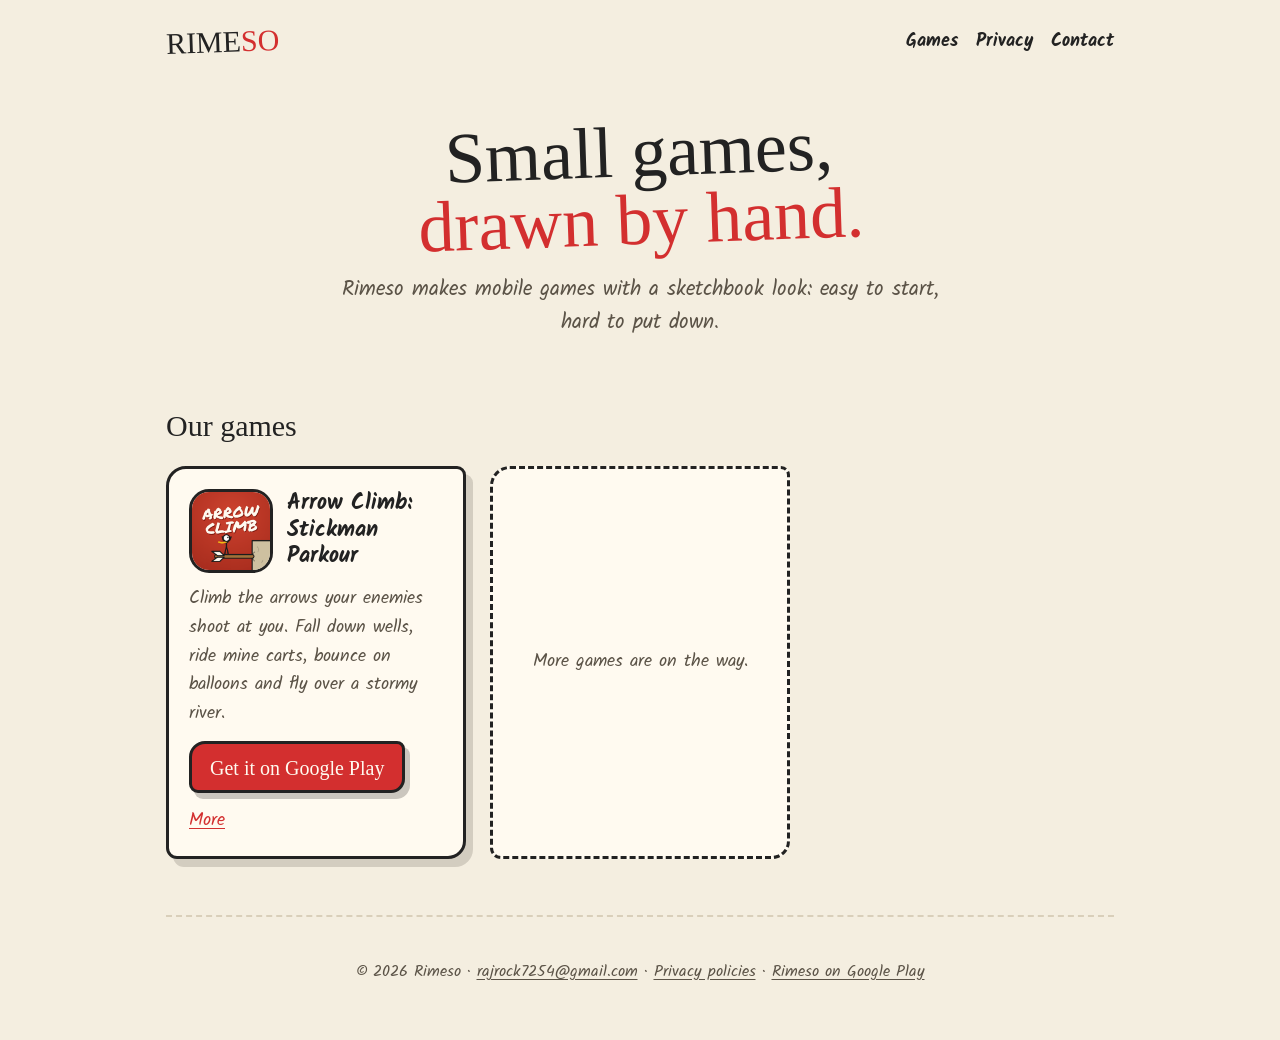
==== index.html @ ab2910a5 "Rimeso website: games, Arrow Climb page and privacy policy, app-ads.txt Co-Authored-By: Claude Opus " ====
<!doctype html>
<html lang="en">
<head>
<meta charset="utf-8">
<meta name="viewport" content="width=device-width, initial-scale=1">
<title>Rimeso · Games</title>
<meta name="description" content="Rimeso makes small, hand-drawn mobile games. Arrow Climb: Stickman Parkour is out now on Google Play.">
<link rel="icon" href="/favicon.svg" type="image/svg+xml">
<link rel="preconnect" href="https://fonts.googleapis.com">
<link rel="preconnect" href="https://fonts.gstatic.com" crossorigin>
<link href="https://fonts.googleapis.com/css2?family=Kalam:wght@400;700&family=Permanent+Marker&display=swap" rel="stylesheet">
<link rel="stylesheet" href="/style.css">
</head>
<body>
<div class="wrap">
  <header class="top">
    <a class="brand" href="/">RIME<b>SO</b></a>
    <nav><a href="#games">Games</a><a href="/privacy/">Privacy</a><a href="#contact">Contact</a></nav>
  </header>

  <section class="hero">
    <h1>Small games,<span>drawn by hand.</span></h1>
    <p>Rimeso makes mobile games with a sketchbook look: easy to start, hard to put down.</p>
  </section>

  <h2 class="sec" id="games">Our games</h2>
  <div class="games">
    <!-- one card per game; copy this block for a new game -->
    <article class="card game">
      <div class="head">
        <img src="/arrow-climb/img/icon-256.png" alt="Arrow Climb icon" width="84" height="84">
        <h3>Arrow Climb: Stickman Parkour</h3>
      </div>
      <p>Climb the arrows your enemies shoot at you. Fall down wells, ride mine carts, bounce on balloons and fly over a stormy river.</p>
      <div class="links">
        <a class="btn" href="https://play.google.com/store/apps/details?id=com.arrowclimb.game">Get it on Google Play</a>
        <a href="/arrow-climb/">More</a>
      </div>
    </article>
    <div class="card soon"><p>More games are on the way.</p></div>
  </div>

  <footer id="contact">
    <p>© 2026 Rimeso · <a href="mailto:rajrock7254@gmail.com">rajrock7254@gmail.com</a> · <a href="/privacy/">Privacy policies</a> · <a href="https://play.google.com/store/apps/dev?id=8622689331197186605">Rimeso on Google Play</a></p>
  </footer>
</div>
</body>
</html>
---- style.css ----
/* Rimeso — the studio website. Sketchbook look, like the games: paper, ink outlines, a red accent. */
:root{--paper:#f4eee0;--card:#fffaf0;--ink:#222;--soft:#5b5347;--red:#d32f2f;--line:#d9cfba;}
*{box-sizing:border-box;}
html{-webkit-text-size-adjust:100%;}
body{margin:0;background:var(--paper);color:var(--ink);font:18px/1.6 "Kalam","Segoe UI",system-ui,-apple-system,sans-serif;}
a{color:var(--red);text-underline-offset:3px;}
img{max-width:100%;height:auto;display:block;}
.wrap{max-width:980px;margin:0 auto;padding:0 16px;}
.marker{font-family:"Permanent Marker","Comic Sans MS",cursive;font-weight:400;}
/* top bar */
.top{display:flex;align-items:center;gap:16px;padding:18px 0;flex-wrap:wrap;}
.brand{font-family:"Permanent Marker","Comic Sans MS",cursive;font-size:30px;color:var(--ink);text-decoration:none;transform:rotate(-2deg);}
.brand b{color:var(--red);font-weight:400;}
.top nav{margin-left:auto;display:flex;gap:18px;font-weight:700;}
.top nav a{color:var(--ink);text-decoration:none;}
.top nav a:hover{color:var(--red);}
/* hero */
.hero{padding:34px 0 18px;text-align:center;}
.hero h1{font-family:"Permanent Marker","Comic Sans MS",cursive;font-weight:400;font-size:clamp(40px,8vw,72px);line-height:.95;margin:0;transform:rotate(-2deg);}
.hero h1 span{display:block;color:var(--red);}
.hero p{color:var(--soft);font-size:21px;margin:18px auto 0;max-width:620px;}
/* cards */
.card{background:var(--card);border:3px solid var(--ink);border-radius:20px 9px 18px 11px;box-shadow:7px 8px 0 rgba(20,16,10,.15);}
h2.sec{font-family:"Permanent Marker","Comic Sans MS",cursive;font-weight:400;font-size:30px;margin:44px 0 16px;}
.games{display:grid;grid-template-columns:repeat(auto-fill,minmax(280px,1fr));gap:24px;}
.game{padding:20px;display:flex;flex-direction:column;gap:12px;}
.game .head{display:flex;gap:14px;align-items:center;}
.game .head img{width:84px;height:84px;border:3px solid var(--ink);border-radius:24%;}
.game h3{margin:0;font-size:22px;line-height:1.2;}
.game p{margin:0;color:var(--soft);}
.game .links{display:flex;gap:14px;align-items:center;flex-wrap:wrap;margin-top:auto;}
.soon{padding:20px;display:flex;align-items:center;justify-content:center;text-align:center;color:var(--soft);border-style:dashed;box-shadow:none;min-height:180px;}
/* buttons */
.btn{display:inline-block;font-family:"Permanent Marker","Comic Sans MS",cursive;color:#fffaf0;background:var(--red);border:3px solid var(--ink);border-radius:16px 8px 14px 9px;box-shadow:5px 6px 0 rgba(20,16,10,.22);padding:8px 18px 6px;text-decoration:none;font-size:20px;}
.btn:hover{transform:translate(-1px,-1px);}
/* game page */
.gamehero{display:grid;grid-template-columns:1fr 1fr;gap:28px;align-items:center;padding:24px 0;}
.gamehero .feature{border:3px solid var(--ink);border-radius:18px 9px 16px 10px;box-shadow:7px 8px 0 rgba(20,16,10,.15);}
.gamehero h1{font-family:"Permanent Marker","Comic Sans MS",cursive;font-weight:400;font-size:clamp(34px,6vw,54px);line-height:1;margin:0 0 6px;}
.gamehero h1 span{color:var(--red);}
.gamehero .tag{color:var(--soft);font-size:21px;margin:0 0 18px;}
.shots{display:flex;gap:16px;overflow-x:auto;padding:6px 4px 18px;scroll-snap-type:x mandatory;}
.shots img{width:220px;flex:0 0 auto;border:3px solid var(--ink);border-radius:18px;scroll-snap-align:start;}
.features{padding:22px 26px;}
.features ul{margin:6px 0;padding-left:22px;}
.features li{margin:6px 0;}
/* text pages (privacy) */
.doc{max-width:760px;margin:0 auto;}
.doc h1{font-family:"Permanent Marker","Comic Sans MS",cursive;font-weight:400;font-size:40px;line-height:1.05;margin:26px 0 4px;}
.doc .date{color:var(--soft);margin:0 0 10px;}
.doc h2{font-family:"Permanent Marker","Comic Sans MS",cursive;font-weight:400;font-size:24px;line-height:1.2;margin:30px 0 8px;}
.doc h2 em{font-style:normal;color:var(--red);}
.doc h3{font-size:19px;margin:18px 0 4px;}
.doc .card{padding:18px 20px;margin:20px 0;}
.doc table{width:100%;border-collapse:collapse;margin:10px 0;font-size:16px;}
.doc th,.doc td{border-bottom:1.5px solid var(--line);padding:8px 6px;text-align:left;vertical-align:top;}
.doc th{font-size:15px;color:var(--soft);}
.list{padding:0;list-style:none;}
.list li{margin:10px 0;}
/* footer */
footer{margin-top:56px;padding:26px 0 40px;border-top:2px dashed var(--line);color:var(--soft);font-size:16px;text-align:center;}
footer a{color:var(--soft);}
@media (max-width:720px){
  body{font-size:17px;}
  .gamehero{grid-template-columns:1fr;}
  .top nav{margin-left:0;width:100%;}
  .shots img{width:170px;}
}
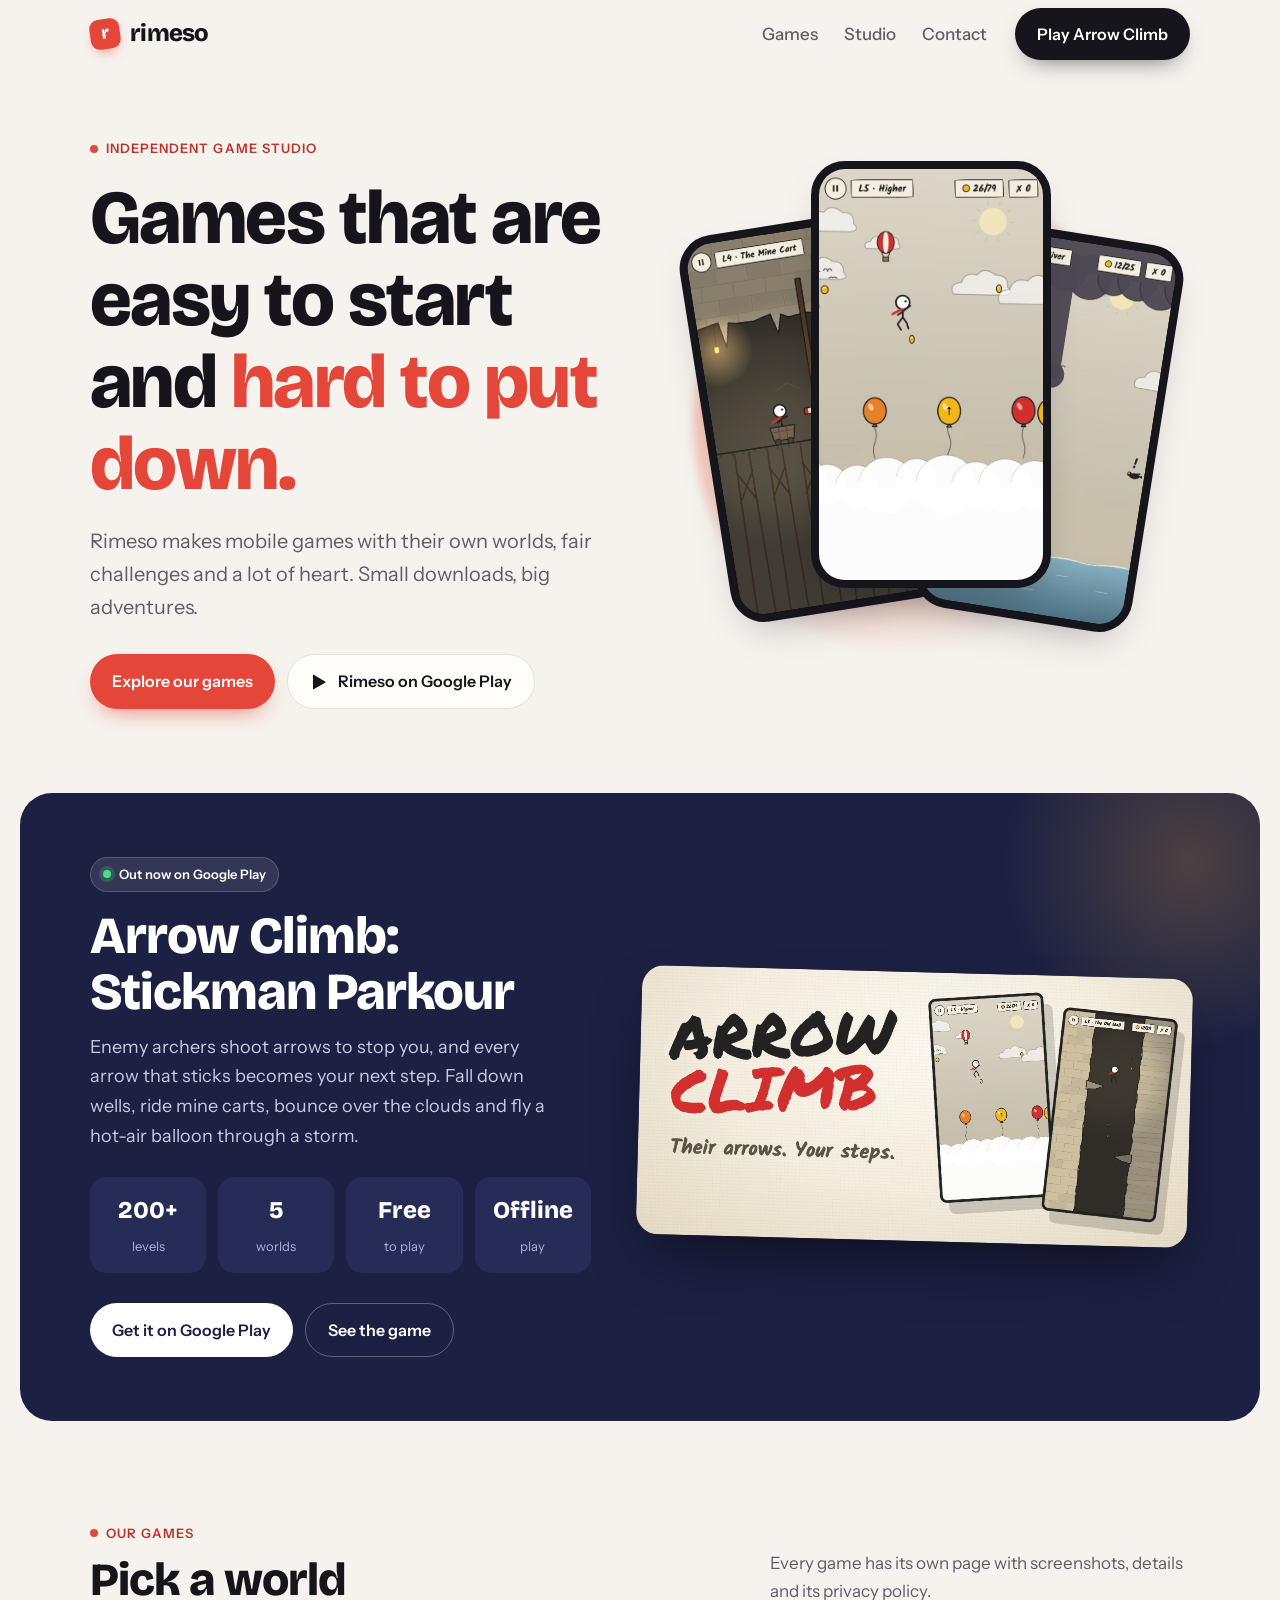
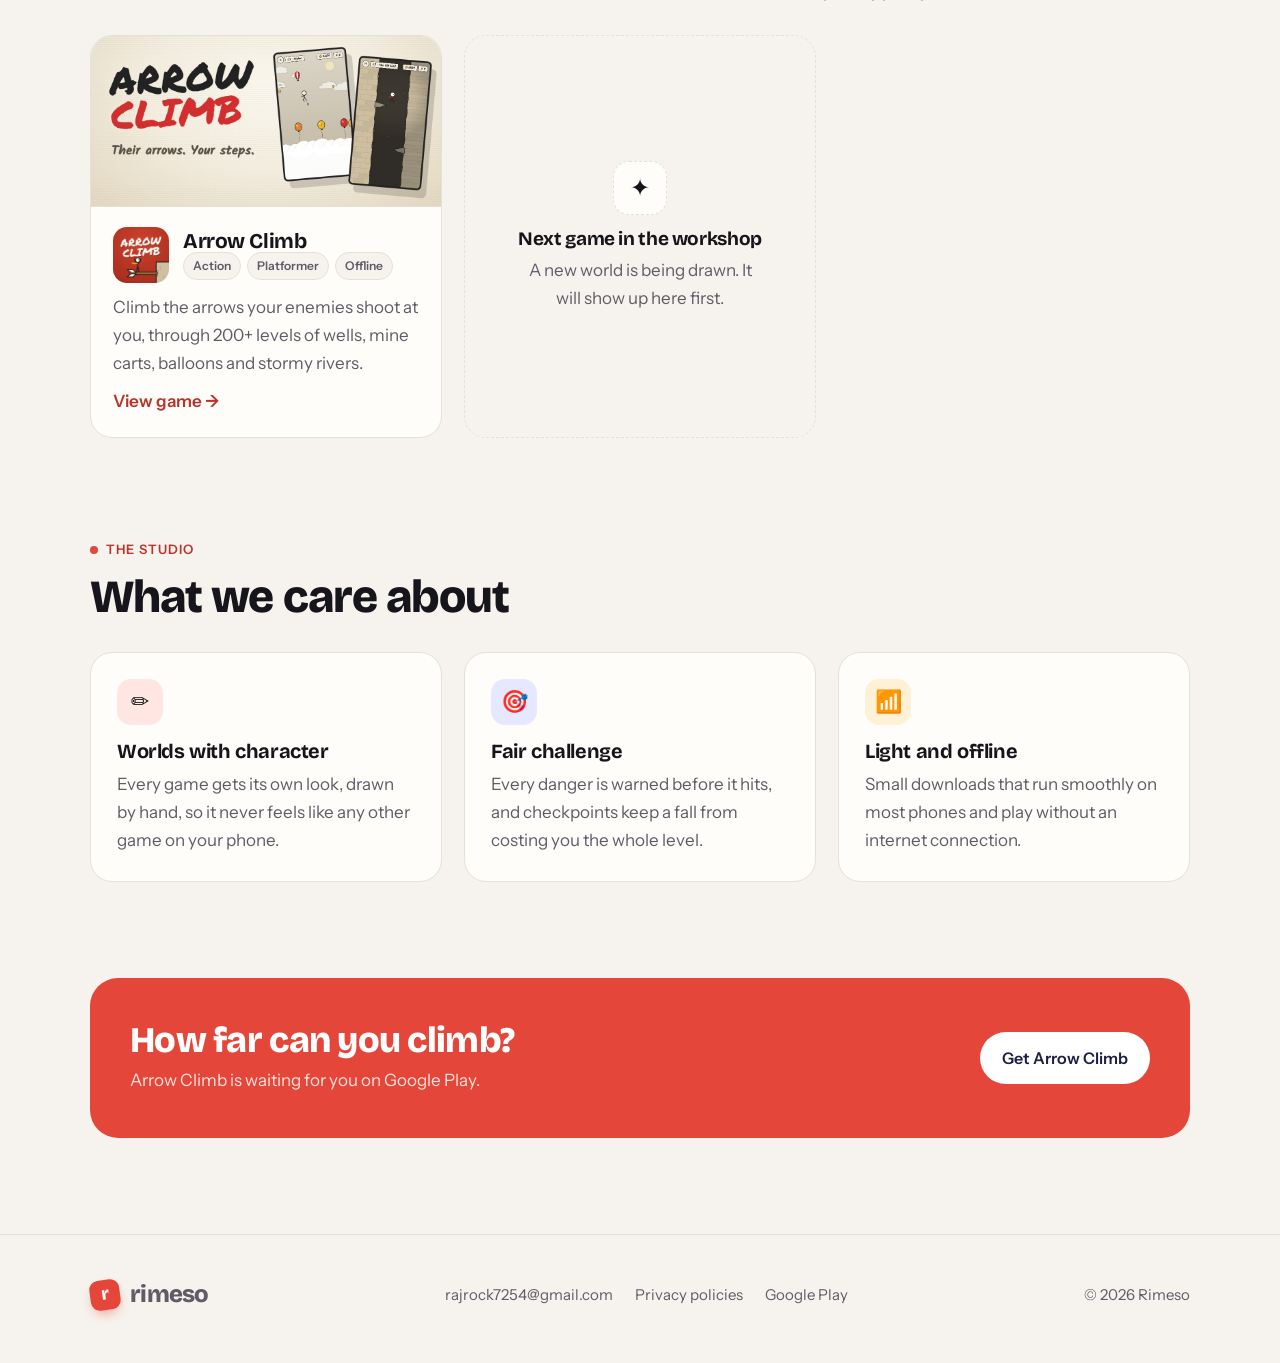
==== commit 8e5718ba: "New studio landing page; game page with its own look; 200+ levels Co-Authored-By: Claude Opus 5.5 <n" ====
--- a/index.html
+++ b/index.html
@@ -3,46 +3,120 @@
 <head>
 <meta charset="utf-8">
 <meta name="viewport" content="width=device-width, initial-scale=1">
-<title>Rimeso · Games</title>
-<meta name="description" content="Rimeso makes small, hand-drawn mobile games. Arrow Climb: Stickman Parkour is out now on Google Play.">
+<title>Rimeso · Independent mobile game studio</title>
+<meta name="description" content="Rimeso is an independent mobile game studio. Our games are easy to start and hard to put down. Arrow Climb: Stickman Parkour is out now on Google Play.">
+<meta property="og:title" content="Rimeso · Independent mobile game studio">
+<meta property="og:description" content="Games that are easy to start and hard to put down. Arrow Climb is out now on Google Play.">
+<meta property="og:image" content="https://getsettalk.github.io/arrow-climb/img/feature.jpg">
 <link rel="icon" href="/favicon.svg" type="image/svg+xml">
 <link rel="preconnect" href="https://fonts.googleapis.com">
 <link rel="preconnect" href="https://fonts.gstatic.com" crossorigin>
-<link href="https://fonts.googleapis.com/css2?family=Kalam:wght@400;700&family=Permanent+Marker&display=swap" rel="stylesheet">
+<link href="https://fonts.googleapis.com/css2?family=Bricolage+Grotesque:opsz,wght@12..96,500..800&family=Instrument+Sans:wght@400;500;600;700&display=swap" rel="stylesheet">
 <link rel="stylesheet" href="/style.css">
 </head>
 <body>
+<header class="nav">
+  <div class="wrap">
+    <a class="logo" href="/"><i>r</i>rimeso</a>
+    <nav><a href="#games">Games</a><a href="#studio">Studio</a><a href="#contact">Contact</a></nav>
+    <a class="btn primary" href="https://play.google.com/store/apps/details?id=com.arrowclimb.game">Play Arrow Climb</a>
+  </div>
+</header>
+
+<section class="hero">
+  <div class="wrap">
+    <div>
+      <span class="eyebrow">Independent game studio</span>
+      <h1>Games that are easy to start and <em>hard to put down.</em></h1>
+      <p class="lead">Rimeso makes mobile games with their own worlds, fair challenges and a lot of heart. Small downloads, big adventures.</p>
+      <div class="ctas">
+        <a class="btn accent" href="#games">Explore our games</a>
+        <a class="btn ghost" href="https://play.google.com/store/apps/dev?id=8622689331197186605">
+          <svg viewBox="0 0 24 24" fill="currentColor" aria-hidden="true"><path d="M4 2.8v18.4c0 .5.5.8.9.6l15.8-9.2c.4-.2.4-.8 0-1L4.9 2.2C4.5 2 4 2.3 4 2.8z"/></svg>
+          Rimeso on Google Play</a>
+      </div>
+    </div>
+    <div class="phones" aria-hidden="true">
+      <div class="phone a"><img src="/arrow-climb/img/play-03-cart.jpg" alt="" width="540" height="960"></div>
+      <div class="phone b"><img src="/arrow-climb/img/play-04-balloons.jpg" alt="" width="540" height="960"></div>
+      <div class="phone c"><img src="/arrow-climb/img/play-05-river.jpg" alt="" width="540" height="960"></div>
+    </div>
+  </div>
+</section>
+
+<section class="featured" aria-labelledby="featured-title">
+  <div class="wrap">
+    <div>
+      <span class="badge">Out now on Google Play</span>
+      <h2 id="featured-title">Arrow Climb: Stickman Parkour</h2>
+      <p>Enemy archers shoot arrows to stop you, and every arrow that sticks becomes your next step. Fall down wells, ride mine carts, bounce over the clouds and fly a hot-air balloon through a storm.</p>
+      <div class="stats">
+        <div class="stat"><b>200+</b><span>levels</span></div>
+        <div class="stat"><b>5</b><span>worlds</span></div>
+        <div class="stat"><b>Free</b><span>to play</span></div>
+        <div class="stat"><b>Offline</b><span>play</span></div>
+      </div>
+      <div class="ctas">
+        <a class="btn light" href="https://play.google.com/store/apps/details?id=com.arrowclimb.game">Get it on Google Play</a>
+        <a class="btn ghost" href="/arrow-climb/">See the game</a>
+      </div>
+    </div>
+    <a class="shot" href="/arrow-climb/"><img src="/arrow-climb/img/feature.jpg" alt="Arrow Climb: balloons above the clouds and a fall down a well" width="1024" height="500"></a>
+  </div>
+</section>
+
 <div class="wrap">
-  <header class="top">
-    <a class="brand" href="/">RIME<b>SO</b></a>
-    <nav><a href="#games">Games</a><a href="/privacy/">Privacy</a><a href="#contact">Contact</a></nav>
-  </header>
-
-  <section class="hero">
-    <h1>Small games,<span>drawn by hand.</span></h1>
-    <p>Rimeso makes mobile games with a sketchbook look: easy to start, hard to put down.</p>
+  <section class="block" id="games">
+    <div class="section-head">
+      <div><span class="eyebrow">Our games</span><h2>Pick a world</h2></div>
+      <p>Every game has its own page with screenshots, details and its privacy policy.</p>
+    </div>
+    <div class="grid">
+      <!-- one card per game: copy this <a> for a new game -->
+      <a class="gcard" href="/arrow-climb/">
+        <img class="cover" src="/arrow-climb/img/feature.jpg" alt="" width="1024" height="500" loading="lazy">
+        <div class="body">
+          <div class="row"><img src="/arrow-climb/img/icon-256.png" alt="" width="56" height="56">
+            <div><h3>Arrow Climb</h3><div class="tags"><span>Action</span><span>Platformer</span><span>Offline</span></div></div></div>
+          <p>Climb the arrows your enemies shoot at you, through 200+ levels of wells, mine carts, balloons and stormy rivers.</p>
+          <span class="more">View game →</span>
+        </div>
+      </a>
+      <div class="gcard soon">
+        <div class="dot">✦</div>
+        <h3>Next game in the workshop</h3>
+        <p>A new world is being drawn. It will show up here first.</p>
+      </div>
+    </div>
   </section>
 
-  <h2 class="sec" id="games">Our games</h2>
-  <div class="games">
-    <!-- one card per game; copy this block for a new game -->
-    <article class="card game">
-      <div class="head">
-        <img src="/arrow-climb/img/icon-256.png" alt="Arrow Climb icon" width="84" height="84">
-        <h3>Arrow Climb: Stickman Parkour</h3>
-      </div>
-      <p>Climb the arrows your enemies shoot at you. Fall down wells, ride mine carts, bounce on balloons and fly over a stormy river.</p>
-      <div class="links">
-        <a class="btn" href="https://play.google.com/store/apps/details?id=com.arrowclimb.game">Get it on Google Play</a>
-        <a href="/arrow-climb/">More</a>
-      </div>
-    </article>
-    <div class="card soon"><p>More games are on the way.</p></div>
+  <section class="block" id="studio">
+    <div class="section-head">
+      <div><span class="eyebrow">The studio</span><h2>What we care about</h2></div>
+    </div>
+    <div class="values">
+      <div class="value"><div class="ic" style="background:#ffe6e2">✏️</div><h3>Worlds with character</h3><p>Every game gets its own look, drawn by hand, so it never feels like any other game on your phone.</p></div>
+      <div class="value"><div class="ic" style="background:#e5e8ff">🎯</div><h3>Fair challenge</h3><p>Every danger is warned before it hits, and checkpoints keep a fall from costing you the whole level.</p></div>
+      <div class="value"><div class="ic" style="background:#fff1d6">📶</div><h3>Light and offline</h3><p>Small downloads that run smoothly on most phones and play without an internet connection.</p></div>
+    </div>
+  </section>
+
+  <div class="cta-band">
+    <div><h2>How far can you climb?</h2><p>Arrow Climb is waiting for you on Google Play.</p></div>
+    <a class="btn light" href="https://play.google.com/store/apps/details?id=com.arrowclimb.game">Get Arrow Climb</a>
   </div>
+</div>
 
-  <footer id="contact">
-    <p>© 2026 Rimeso · <a href="mailto:rajrock7254@gmail.com">rajrock7254@gmail.com</a> · <a href="/privacy/">Privacy policies</a> · <a href="https://play.google.com/store/apps/dev?id=8622689331197186605">Rimeso on Google Play</a></p>
-  </footer>
-</div>
+<footer class="site" id="contact">
+  <div class="wrap">
+    <a class="logo" href="/"><i>r</i>rimeso</a>
+    <nav>
+      <a href="mailto:rajrock7254@gmail.com">rajrock7254@gmail.com</a>
+      <a href="/privacy/">Privacy policies</a>
+      <a href="https://play.google.com/store/apps/dev?id=8622689331197186605">Google Play</a>
+    </nav>
+    <span>© 2026 Rimeso</span>
+  </div>
+</footer>
 </body>
 </html>
--- a/style.css
+++ b/style.css
@@ -1,68 +1,175 @@
-/* Rimeso — the studio website. Sketchbook look, like the games: paper, ink outlines, a red accent. */
-:root{--paper:#f4eee0;--card:#fffaf0;--ink:#222;--soft:#5b5347;--red:#d32f2f;--line:#d9cfba;}
+/* Rimeso: the studio website. Studio type: Bricolage Grotesque (headings) and Instrument Sans (text).
+   Each game page can bring its own look inside a .theme-<game> section (Arrow Climb uses its sketchbook fonts there). */
+:root{
+  --bg:#f6f3ee; --surface:#fffdf9; --ink:#16151c; --muted:#5f5c68; --line:#e6e0d5;
+  --accent:#e4473a; --accent-dark:#b9332a; --navy:#1c2042; --navy-2:#272c57; --sun:#f4b740;
+  --radius:22px; --shadow:0 18px 40px -18px rgba(22,21,28,.35);
+  --display:"Bricolage Grotesque",ui-sans-serif,system-ui,sans-serif; --text:"Instrument Sans",ui-sans-serif,system-ui,-apple-system,"Segoe UI",sans-serif;
+}
 *{box-sizing:border-box;}
-html{-webkit-text-size-adjust:100%;}
-body{margin:0;background:var(--paper);color:var(--ink);font:18px/1.6 "Kalam","Segoe UI",system-ui,-apple-system,sans-serif;}
-a{color:var(--red);text-underline-offset:3px;}
+html{-webkit-text-size-adjust:100%;scroll-behavior:smooth;}
+body{margin:0;background:var(--bg);color:var(--ink);font:17px/1.65 var(--text);}
 img{max-width:100%;height:auto;display:block;}
-.wrap{max-width:980px;margin:0 auto;padding:0 16px;}
-.marker{font-family:"Permanent Marker","Comic Sans MS",cursive;font-weight:400;}
-/* top bar */
-.top{display:flex;align-items:center;gap:16px;padding:18px 0;flex-wrap:wrap;}
-.brand{font-family:"Permanent Marker","Comic Sans MS",cursive;font-size:30px;color:var(--ink);text-decoration:none;transform:rotate(-2deg);}
-.brand b{color:var(--red);font-weight:400;}
-.top nav{margin-left:auto;display:flex;gap:18px;font-weight:700;}
-.top nav a{color:var(--ink);text-decoration:none;}
-.top nav a:hover{color:var(--red);}
-/* hero */
-.hero{padding:34px 0 18px;text-align:center;}
-.hero h1{font-family:"Permanent Marker","Comic Sans MS",cursive;font-weight:400;font-size:clamp(40px,8vw,72px);line-height:.95;margin:0;transform:rotate(-2deg);}
-.hero h1 span{display:block;color:var(--red);}
-.hero p{color:var(--soft);font-size:21px;margin:18px auto 0;max-width:620px;}
-/* cards */
-.card{background:var(--card);border:3px solid var(--ink);border-radius:20px 9px 18px 11px;box-shadow:7px 8px 0 rgba(20,16,10,.15);}
-h2.sec{font-family:"Permanent Marker","Comic Sans MS",cursive;font-weight:400;font-size:30px;margin:44px 0 16px;}
-.games{display:grid;grid-template-columns:repeat(auto-fill,minmax(280px,1fr));gap:24px;}
-.game{padding:20px;display:flex;flex-direction:column;gap:12px;}
-.game .head{display:flex;gap:14px;align-items:center;}
-.game .head img{width:84px;height:84px;border:3px solid var(--ink);border-radius:24%;}
-.game h3{margin:0;font-size:22px;line-height:1.2;}
-.game p{margin:0;color:var(--soft);}
-.game .links{display:flex;gap:14px;align-items:center;flex-wrap:wrap;margin-top:auto;}
-.soon{padding:20px;display:flex;align-items:center;justify-content:center;text-align:center;color:var(--soft);border-style:dashed;box-shadow:none;min-height:180px;}
-/* buttons */
-.btn{display:inline-block;font-family:"Permanent Marker","Comic Sans MS",cursive;color:#fffaf0;background:var(--red);border:3px solid var(--ink);border-radius:16px 8px 14px 9px;box-shadow:5px 6px 0 rgba(20,16,10,.22);padding:8px 18px 6px;text-decoration:none;font-size:20px;}
-.btn:hover{transform:translate(-1px,-1px);}
-/* game page */
-.gamehero{display:grid;grid-template-columns:1fr 1fr;gap:28px;align-items:center;padding:24px 0;}
-.gamehero .feature{border:3px solid var(--ink);border-radius:18px 9px 16px 10px;box-shadow:7px 8px 0 rgba(20,16,10,.15);}
-.gamehero h1{font-family:"Permanent Marker","Comic Sans MS",cursive;font-weight:400;font-size:clamp(34px,6vw,54px);line-height:1;margin:0 0 6px;}
-.gamehero h1 span{color:var(--red);}
-.gamehero .tag{color:var(--soft);font-size:21px;margin:0 0 18px;}
-.shots{display:flex;gap:16px;overflow-x:auto;padding:6px 4px 18px;scroll-snap-type:x mandatory;}
-.shots img{width:220px;flex:0 0 auto;border:3px solid var(--ink);border-radius:18px;scroll-snap-align:start;}
-.features{padding:22px 26px;}
-.features ul{margin:6px 0;padding-left:22px;}
-.features li{margin:6px 0;}
-/* text pages (privacy) */
-.doc{max-width:760px;margin:0 auto;}
-.doc h1{font-family:"Permanent Marker","Comic Sans MS",cursive;font-weight:400;font-size:40px;line-height:1.05;margin:26px 0 4px;}
-.doc .date{color:var(--soft);margin:0 0 10px;}
-.doc h2{font-family:"Permanent Marker","Comic Sans MS",cursive;font-weight:400;font-size:24px;line-height:1.2;margin:30px 0 8px;}
-.doc h2 em{font-style:normal;color:var(--red);}
-.doc h3{font-size:19px;margin:18px 0 4px;}
-.doc .card{padding:18px 20px;margin:20px 0;}
-.doc table{width:100%;border-collapse:collapse;margin:10px 0;font-size:16px;}
-.doc th,.doc td{border-bottom:1.5px solid var(--line);padding:8px 6px;text-align:left;vertical-align:top;}
-.doc th{font-size:15px;color:var(--soft);}
-.list{padding:0;list-style:none;}
-.list li{margin:10px 0;}
-/* footer */
-footer{margin-top:56px;padding:26px 0 40px;border-top:2px dashed var(--line);color:var(--soft);font-size:16px;text-align:center;}
-footer a{color:var(--soft);}
-@media (max-width:720px){
-  body{font-size:17px;}
-  .gamehero{grid-template-columns:1fr;}
-  .top nav{margin-left:0;width:100%;}
-  .shots img{width:170px;}
+a{color:inherit;}
+.wrap{max-width:1140px;margin:0 auto;padding:0 20px;}
+h1,h2,h3{font-family:var(--display);line-height:1.08;letter-spacing:-.02em;margin:0;}
+.eyebrow{display:inline-flex;align-items:center;gap:8px;font-size:13px;font-weight:600;letter-spacing:.08em;text-transform:uppercase;color:var(--accent-dark);}
+.eyebrow::before{content:"";width:8px;height:8px;border-radius:50%;background:var(--accent);}
+
+/* ----- header ----- */
+.nav{position:sticky;top:0;z-index:10;background:rgba(246,243,238,.86);backdrop-filter:saturate(1.4) blur(10px);-webkit-backdrop-filter:saturate(1.4) blur(10px);border-bottom:1px solid transparent;}
+.nav .wrap{display:flex;align-items:center;gap:28px;height:68px;}
+.logo{display:flex;align-items:center;gap:10px;text-decoration:none;font-family:var(--display);font-weight:800;font-size:24px;letter-spacing:-.03em;}
+.logo i{width:30px;height:30px;border-radius:9px;background:var(--accent);display:grid;place-items:center;color:#fff;font-style:normal;font-size:18px;transform:rotate(-8deg);box-shadow:0 6px 14px -6px rgba(228,71,58,.8);}
+.nav nav{display:flex;gap:26px;margin-left:auto;font-weight:500;color:var(--muted);}
+.nav nav a{text-decoration:none;}
+.nav nav a:hover{color:var(--ink);}
+
+/* ----- buttons ----- */
+.btn{display:inline-flex;align-items:center;gap:10px;font-weight:600;font-size:16px;text-decoration:none;padding:13px 22px;border-radius:999px;transition:transform .15s,box-shadow .15s,background .15s;}
+.btn.primary{background:var(--ink);color:#fff;box-shadow:0 10px 24px -12px rgba(22,21,28,.7);}
+.btn.primary:hover{transform:translateY(-2px);}
+.btn.accent{background:var(--accent);color:#fff;box-shadow:0 10px 24px -12px rgba(228,71,58,.9);}
+.btn.accent:hover{background:var(--accent-dark);transform:translateY(-2px);}
+.btn.ghost{color:var(--ink);border:1.5px solid var(--line);background:var(--surface);}
+.btn.ghost:hover{border-color:var(--ink);}
+.btn.light{background:#fff;color:var(--navy);}
+.btn.light:hover{transform:translateY(-2px);}
+.btn svg{width:18px;height:18px;}
+
+/* ----- hero ----- */
+.hero{padding:64px 0 84px;}
+.hero .wrap{display:grid;grid-template-columns:1.05fr 1fr;gap:40px;align-items:center;}
+.hero h1{font-size:clamp(42px,6.2vw,76px);font-weight:800;margin:16px 0 20px;}
+.hero h1 em{font-style:normal;color:var(--accent);}
+.hero p.lead{font-size:20px;color:var(--muted);max-width:520px;margin:0 0 30px;}
+.hero .ctas{display:flex;gap:12px;flex-wrap:wrap;}
+.phones{position:relative;height:540px;}
+.phones::before{content:"";position:absolute;inset:40px 20px 30px;border-radius:50%;background:radial-gradient(circle at 40% 40%,#ffd9cf,#f6c6b8 45%,transparent 70%);filter:blur(4px);}
+.phone{position:absolute;width:220px;aspect-ratio:9/16;border-radius:34px;border:8px solid var(--ink);overflow:hidden;background:#000;box-shadow:var(--shadow);}
+.phone img{width:100%;height:100%;object-fit:cover;object-position:50% 0;}
+.phone.a{left:6%;top:70px;transform:rotate(-9deg);}
+.phone.b{left:50%;top:10px;transform:translateX(-50%);z-index:2;width:240px;}
+.phone.c{right:6%;top:80px;transform:rotate(9deg);}
+
+/* ----- featured game (dark band) ----- */
+.featured{background:var(--navy);color:#fff;border-radius:32px;margin:0 20px;padding:64px 0;position:relative;overflow:hidden;}
+.featured::after{content:"";position:absolute;right:-120px;top:-120px;width:380px;height:380px;border-radius:50%;background:radial-gradient(circle,rgba(244,183,64,.22),transparent 70%);}
+.featured .wrap{display:grid;grid-template-columns:1fr 1.1fr;gap:48px;align-items:center;position:relative;z-index:1;}
+.badge{display:inline-flex;align-items:center;gap:8px;background:rgba(255,255,255,.1);border:1px solid rgba(255,255,255,.18);padding:6px 12px;border-radius:999px;font-size:13px;font-weight:600;}
+.badge::before{content:"";width:8px;height:8px;border-radius:50%;background:#4ade80;box-shadow:0 0 0 4px rgba(74,222,128,.2);}
+.featured h2{font-size:clamp(34px,4.4vw,52px);font-weight:800;margin:16px 0 12px;}
+.featured p{color:#c9cbe4;font-size:18px;margin:0 0 26px;max-width:470px;}
+.stats{display:grid;grid-template-columns:repeat(4,1fr);gap:12px;margin:0 0 30px;}
+.stat{background:var(--navy-2);border-radius:16px;padding:14px 12px;text-align:center;}
+.stat b{display:block;font-family:var(--display);font-size:24px;font-weight:800;color:#fff;}
+.stat span{font-size:13px;color:#aeb1d4;}
+.featured .ctas{display:flex;gap:12px;flex-wrap:wrap;}
+.featured .ctas .btn.ghost{background:transparent;color:#fff;border-color:rgba(255,255,255,.3);}
+.featured .ctas .btn.ghost:hover{border-color:#fff;}
+.featured .shot{border-radius:22px;overflow:hidden;box-shadow:0 30px 60px -20px rgba(0,0,0,.6);transform:rotate(1.5deg);}
+
+/* ----- sections ----- */
+section.block{padding:96px 0 0;}
+.section-head{display:flex;align-items:end;justify-content:space-between;gap:20px;margin-bottom:30px;flex-wrap:wrap;}
+.section-head h2{font-size:clamp(32px,4vw,46px);font-weight:800;margin-top:10px;}
+.section-head p{color:var(--muted);max-width:420px;margin:0;}
+.grid{display:grid;grid-template-columns:repeat(auto-fill,minmax(320px,1fr));gap:22px;}
+.gcard{background:var(--surface);border:1px solid var(--line);border-radius:var(--radius);overflow:hidden;text-decoration:none;display:flex;flex-direction:column;transition:transform .2s,box-shadow .2s;}
+a.gcard:hover{transform:translateY(-4px);box-shadow:var(--shadow);}
+.gcard .cover{aspect-ratio:1024/500;object-fit:cover;width:100%;border-bottom:1px solid var(--line);}
+.gcard .body{padding:20px 22px 22px;display:flex;flex-direction:column;gap:10px;flex:1;}
+.gcard .row{display:flex;align-items:center;gap:14px;}
+.gcard .row img{width:56px;height:56px;border-radius:14px;}
+.gcard h3{font-size:21px;font-weight:700;}
+.tags{display:flex;gap:6px;flex-wrap:wrap;}
+.tags span{font-size:12px;font-weight:600;color:var(--muted);background:var(--bg);border:1px solid var(--line);padding:3px 9px;border-radius:999px;}
+.gcard p{margin:0;color:var(--muted);}
+.gcard .more{margin-top:auto;font-weight:600;color:var(--accent-dark);}
+.gcard.soon{border-style:dashed;background:transparent;align-items:center;justify-content:center;text-align:center;padding:40px 24px;min-height:300px;}
+.gcard.soon .dot{width:54px;height:54px;border-radius:16px;background:var(--surface);border:1px dashed var(--line);display:grid;place-items:center;font-size:24px;margin:0 auto 14px;}
+.gcard.soon h3{font-size:19px;}
+.gcard.soon p{max-width:240px;margin:6px auto 0;}
+
+.values{display:grid;grid-template-columns:repeat(3,1fr);gap:22px;}
+.value{background:var(--surface);border:1px solid var(--line);border-radius:var(--radius);padding:26px;}
+.value .ic{width:46px;height:46px;border-radius:14px;display:grid;place-items:center;font-size:22px;margin-bottom:16px;}
+.value h3{font-size:20px;font-weight:700;margin-bottom:8px;}
+.value p{margin:0;color:var(--muted);}
+
+.cta-band{margin:96px 0 0;background:var(--accent);color:#fff;border-radius:28px;padding:44px 40px;display:flex;align-items:center;justify-content:space-between;gap:24px;flex-wrap:wrap;}
+.cta-band h2{font-size:clamp(26px,3.2vw,36px);font-weight:800;}
+.cta-band p{margin:6px 0 0;color:#ffe3df;}
+
+/* ----- footer ----- */
+footer.site{margin-top:96px;border-top:1px solid var(--line);padding:40px 0 48px;color:var(--muted);font-size:15px;}
+footer.site .wrap{display:flex;gap:24px;justify-content:space-between;flex-wrap:wrap;align-items:center;}
+footer.site nav{display:flex;gap:22px;flex-wrap:wrap;}
+footer.site a{text-decoration:none;}
+footer.site a:hover{color:var(--ink);}
+
+/* ----- text pages (privacy) ----- */
+.doc{max-width:760px;margin:0 auto;padding:56px 20px 0;}
+.doc h1{font-size:clamp(34px,5vw,48px);font-weight:800;margin:12px 0 6px;}
+.doc .date{color:var(--muted);margin:0 0 8px;}
+.doc h2{font-size:24px;font-weight:700;margin:36px 0 8px;}
+.doc h2 em{font-style:normal;color:var(--accent-dark);}
+.doc h3{font-size:18px;font-weight:700;margin:20px 0 4px;}
+.doc p,.doc li{color:#34323b;}
+.doc ul{padding-left:22px;}
+.doc li{margin:4px 0;}
+.doc a{color:var(--accent-dark);}
+.doc .card{background:var(--surface);border:1px solid var(--line);border-radius:18px;padding:18px 22px;margin:24px 0;}
+.doc table{width:100%;border-collapse:collapse;margin:12px 0;font-size:15px;}
+.doc th,.doc td{border-bottom:1px solid var(--line);padding:10px 8px;text-align:left;vertical-align:top;}
+.doc th{font-size:13px;text-transform:uppercase;letter-spacing:.05em;color:var(--muted);}
+.policies{list-style:none;padding:0;margin:24px 0;display:grid;gap:12px;}
+.policies a{display:flex;align-items:center;gap:16px;background:var(--surface);border:1px solid var(--line);border-radius:18px;padding:14px 18px;text-decoration:none;color:var(--ink);}
+.policies a:hover{border-color:var(--ink);}
+.policies img{width:48px;height:48px;border-radius:12px;}
+.policies small{display:block;color:var(--muted);}
+
+/* ----- a game page: its own look inside the studio frame ----- */
+.crumbs{font-size:14px;color:var(--muted);padding:22px 0 0;}
+.crumbs a{text-decoration:none;}
+.crumbs a:hover{color:var(--ink);}
+.theme-arrow{--paper:#f4eee0;--gink:#222;--gred:#d32f2f;background:var(--paper);border-radius:32px;margin:18px 20px 0;padding:56px 0 64px;
+  background-image:repeating-linear-gradient(0deg,rgba(60,40,20,.03) 0 2px,transparent 2px 6px);}
+.theme-arrow .wrap{display:grid;grid-template-columns:1fr 1fr;gap:44px;align-items:center;}
+.theme-arrow .title{font-family:"Permanent Marker",cursive;font-size:clamp(46px,7vw,84px);line-height:.92;color:var(--gink);transform:rotate(-2deg);letter-spacing:0;}
+.theme-arrow .title span{display:block;color:var(--gred);}
+.theme-arrow .sub{font-family:"Kalam",cursive;font-size:24px;color:#5b5347;margin:18px 0 6px;}
+.theme-arrow .genre{font-family:"Kalam",cursive;color:#5b5347;margin:0 0 26px;}
+.theme-arrow .feature{border:4px solid var(--gink);border-radius:22px 10px 20px 12px;box-shadow:10px 12px 0 rgba(20,16,10,.15);}
+.theme-arrow .btn.play{font-family:"Permanent Marker",cursive;font-weight:400;font-size:20px;background:var(--gred);color:#fffaf0;border:3px solid var(--gink);border-radius:16px 8px 14px 9px;box-shadow:6px 7px 0 rgba(20,16,10,.22);padding:11px 22px 9px;}
+.shots{display:flex;gap:18px;overflow-x:auto;padding:8px 20px 22px;scroll-snap-type:x mandatory;max-width:1140px;margin:0 auto;}
+.shots img{width:230px;flex:0 0 auto;border-radius:22px;border:1px solid var(--line);box-shadow:0 14px 30px -18px rgba(22,21,28,.5);scroll-snap-align:start;}
+.facts{display:grid;grid-template-columns:repeat(4,1fr);gap:14px;margin:0 0 34px;}
+.fact{background:var(--surface);border:1px solid var(--line);border-radius:18px;padding:18px;text-align:center;}
+.fact b{display:block;font-family:var(--display);font-size:28px;font-weight:800;}
+.fact span{font-size:14px;color:var(--muted);}
+.about-game{display:grid;grid-template-columns:1.2fr 1fr;gap:28px;align-items:start;}
+.about-game .panel{background:var(--surface);border:1px solid var(--line);border-radius:var(--radius);padding:28px;}
+.about-game h3{font-size:22px;margin-bottom:12px;}
+.about-game ul{margin:0;padding-left:20px;}
+.about-game li{margin:8px 0;color:#34323b;}
+.about-game p{color:#34323b;margin:0 0 12px;}
+
+@media (max-width:900px){
+  .hero .wrap,.featured .wrap,.theme-arrow .wrap,.about-game{grid-template-columns:1fr;}
+  .phones{height:440px;}
+  .phone{width:170px;} .phone.b{width:190px;}
+  .values{grid-template-columns:1fr;}
+  .stats,.facts{grid-template-columns:repeat(2,1fr);}
+  .featured{margin:0 12px;padding:48px 0;}
+  .theme-arrow{margin:14px 12px 0;padding:40px 0 48px;}
 }
+@media (max-width:560px){
+  .nav nav{display:none;}
+  .hero{padding:40px 0 60px;}
+  .phones{height:380px;}
+  .phone{width:140px;border-width:6px;border-radius:26px;} .phone.b{width:160px;}
+  .phone.a{left:0;} .phone.c{right:0;}
+  .cta-band{padding:32px 24px;}
+  .shots img{width:180px;}
+}
